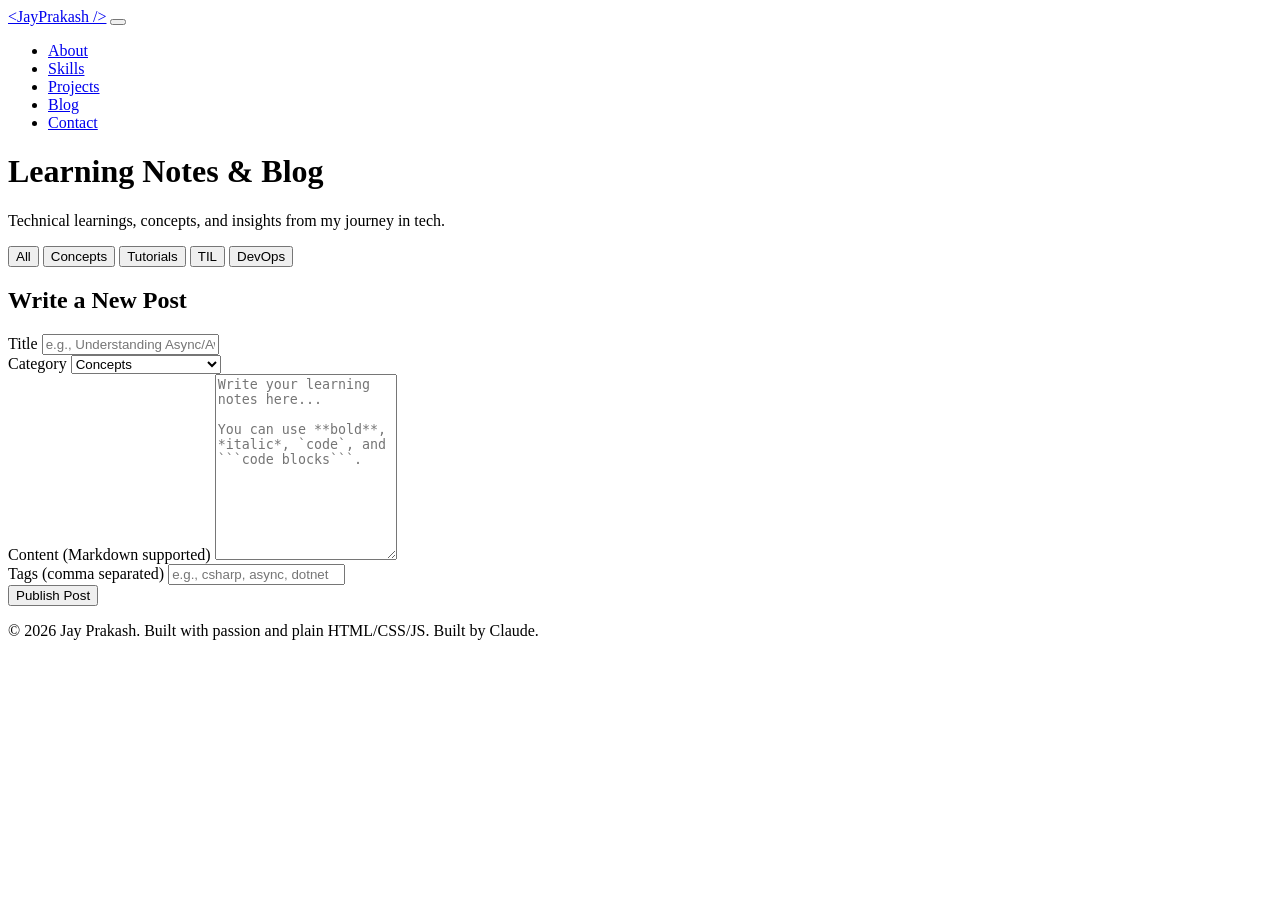
==== blog.html @ 1b01ed7b "Add files via upload" ====
<!DOCTYPE html>
<html lang="en">
<head>
    <meta charset="UTF-8">
    <meta name="viewport" content="width=device-width, initial-scale=1.0">
    <title>Blog — Learning Notes</title>
    <link rel="stylesheet" href="css/style.css">
    <link rel="preconnect" href="https://fonts.googleapis.com">
    <link rel="preconnect" href="https://fonts.gstatic.com" crossorigin>
    <link href="https://fonts.googleapis.com/css2?family=Inter:wght@300;400;500;600;700&family=JetBrains+Mono:wght@400;500&display=swap" rel="stylesheet">
</head>
<body>
    <!-- Navigation -->
    <nav class="navbar" id="navbar">
        <div class="container nav-container">
            <a href="index.html" class="nav-logo">&lt;JayPrakash /&gt;</a>
            <button class="nav-toggle" id="navToggle" aria-label="Toggle navigation">
                <span></span><span></span><span></span>
            </button>
            <ul class="nav-links" id="navLinks">
                <li><a href="index.html#about">About</a></li>
                <li><a href="index.html#skills">Skills</a></li>
                <li><a href="index.html#projects">Projects</a></li>
                <li><a href="blog.html" class="active">Blog</a></li>
                <li><a href="index.html#contact">Contact</a></li>
            </ul>
        </div>
    </nav>

    <!-- Blog Header -->
    <header class="blog-header">
        <div class="container">
            <h1>Learning Notes &amp; Blog</h1>
            <p>Technical learnings, concepts, and insights from my journey in tech.</p>
        </div>
    </header>

    <!-- Blog Filter -->
    <section class="blog-filter">
        <div class="container">
            <div class="filter-tags" id="filterTags">
                <button class="filter-btn active" data-filter="all">All</button>
                <button class="filter-btn" data-filter="concepts">Concepts</button>
                <button class="filter-btn" data-filter="tutorials">Tutorials</button>
                <button class="filter-btn" data-filter="til">TIL</button>
                <button class="filter-btn" data-filter="devops">DevOps</button>
            </div>
        </div>
    </section>

    <!-- Blog Posts -->
    <section class="section">
        <div class="container">
            <div class="blog-grid" id="blogGrid">
                <!-- Posts are loaded from JS -->
            </div>
            <div class="blog-empty" id="blogEmpty" style="display:none;">
                <p>No posts found for this category.</p>
            </div>
        </div>
    </section>

    <!-- New Post Section (for writing new posts via the UI) -->
    <section class="section section-alt" id="newPost">
        <div class="container">
            <h2 class="section-title">Write a New Post</h2>
            <form class="post-form" id="postForm">
                <div class="form-group">
                    <label for="postTitle">Title</label>
                    <input type="text" id="postTitle" required maxlength="200" placeholder="e.g., Understanding Async/Await in C#">
                </div>
                <div class="form-group">
                    <label for="postCategory">Category</label>
                    <select id="postCategory" required>
                        <option value="concepts">Concepts</option>
                        <option value="tutorials">Tutorials</option>
                        <option value="til">TIL (Today I Learned)</option>
                        <option value="devops">DevOps</option>
                    </select>
                </div>
                <div class="form-group">
                    <label for="postContent">Content (Markdown supported)</label>
                    <textarea id="postContent" rows="12" required placeholder="Write your learning notes here...&#10;&#10;You can use **bold**, *italic*, `code`, and ```code blocks```."></textarea>
                </div>
                <div class="form-group">
                    <label for="postTags">Tags (comma separated)</label>
                    <input type="text" id="postTags" placeholder="e.g., csharp, async, dotnet" maxlength="500">
                </div>
                <button type="submit" class="btn btn-primary">Publish Post</button>
            </form>
        </div>
    </section>

    <!-- Footer -->
    <footer class="footer">
        <div class="container">
            <p>&copy; 2026 Jay Prakash. Built with passion and plain HTML/CSS/JS. Built by Claude.</p>
        </div>
    </footer>

    <script src="js/main.js"></script>
</body>
</html>
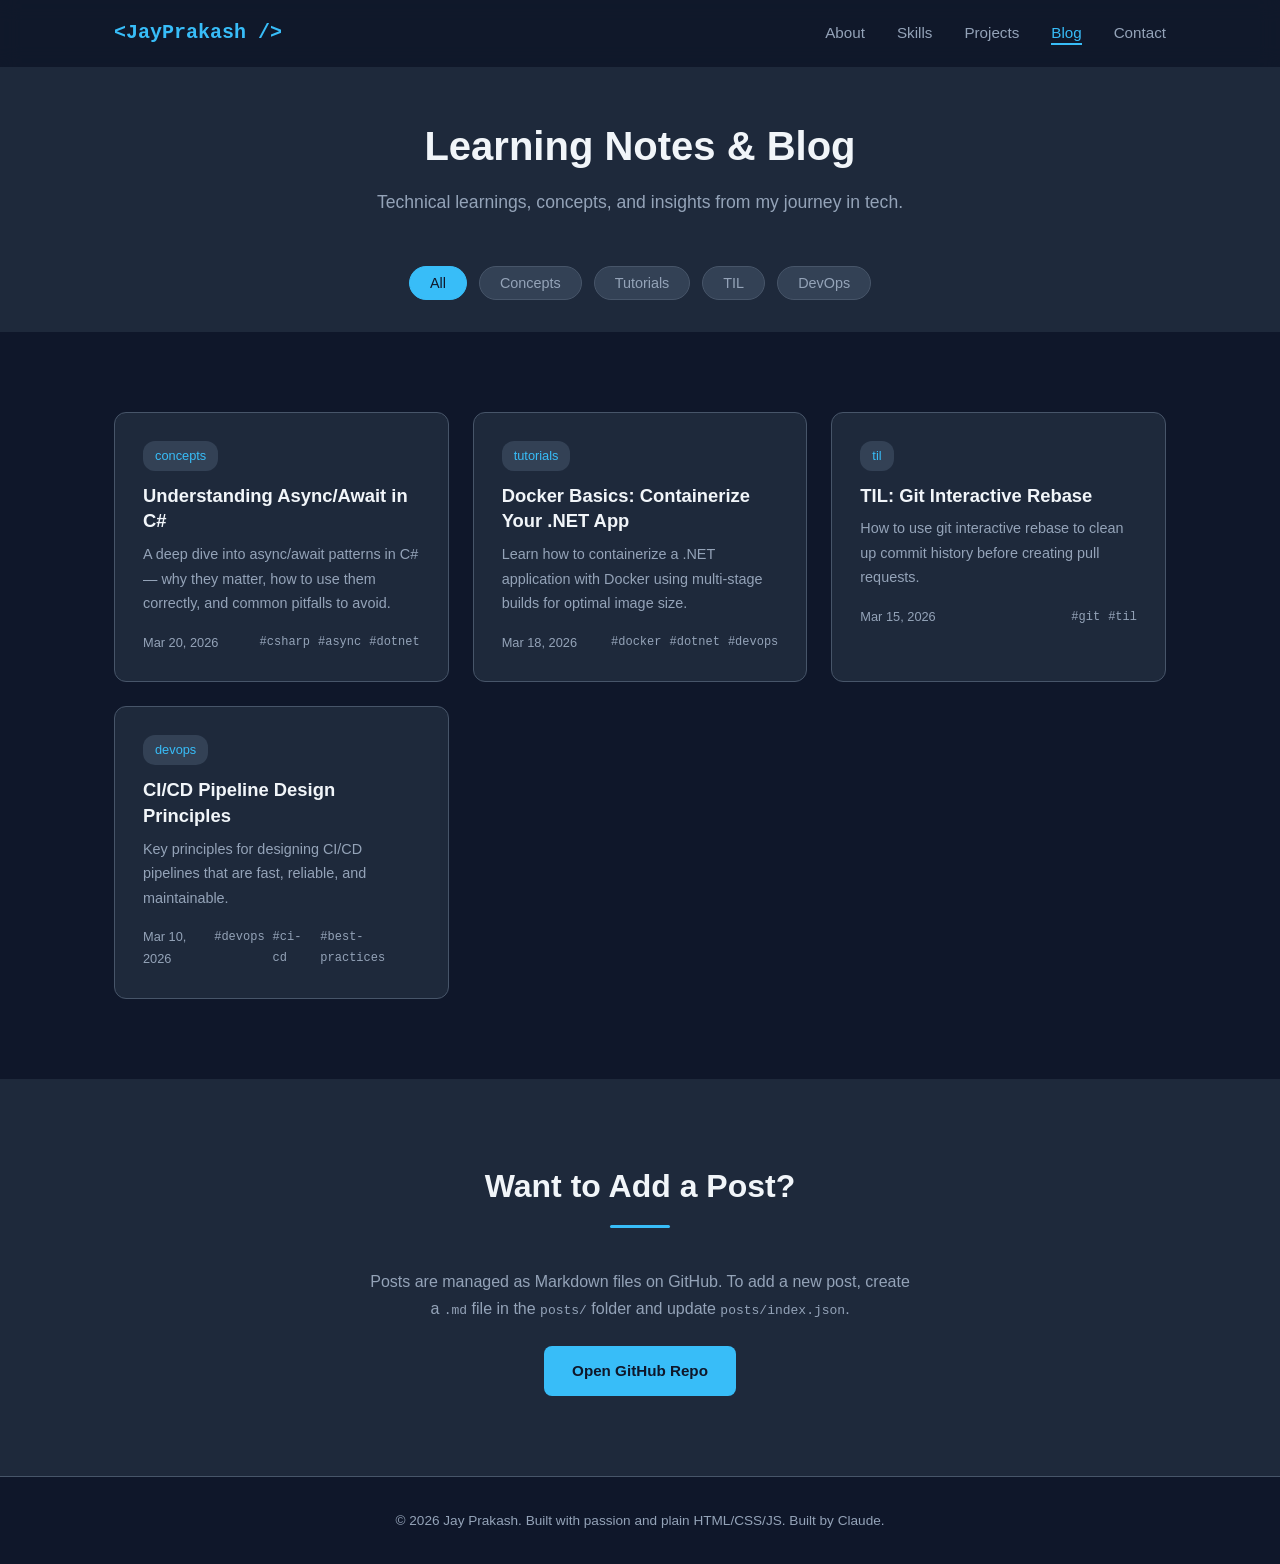
==== commit 98b3826c: "Add instructions for adding blog posts Updated blog.html to include instructions for adding posts an" ====
--- a/blog.html
+++ b/blog.html
@@ -60,34 +60,18 @@
         </div>
     </section>
 
-    <!-- New Post Section (for writing new posts via the UI) -->
+    <!-- How to Add Posts -->
     <section class="section section-alt" id="newPost">
-        <div class="container">
-            <h2 class="section-title">Write a New Post</h2>
-            <form class="post-form" id="postForm">
-                <div class="form-group">
-                    <label for="postTitle">Title</label>
-                    <input type="text" id="postTitle" required maxlength="200" placeholder="e.g., Understanding Async/Await in C#">
-                </div>
-                <div class="form-group">
-                    <label for="postCategory">Category</label>
-                    <select id="postCategory" required>
-                        <option value="concepts">Concepts</option>
-                        <option value="tutorials">Tutorials</option>
-                        <option value="til">TIL (Today I Learned)</option>
-                        <option value="devops">DevOps</option>
-                    </select>
-                </div>
-                <div class="form-group">
-                    <label for="postContent">Content (Markdown supported)</label>
-                    <textarea id="postContent" rows="12" required placeholder="Write your learning notes here...&#10;&#10;You can use **bold**, *italic*, `code`, and ```code blocks```."></textarea>
-                </div>
-                <div class="form-group">
-                    <label for="postTags">Tags (comma separated)</label>
-                    <input type="text" id="postTags" placeholder="e.g., csharp, async, dotnet" maxlength="500">
-                </div>
-                <button type="submit" class="btn btn-primary">Publish Post</button>
-            </form>
+        <div class="container" style="text-align: center; max-width: 600px;">
+            <h2 class="section-title">Want to Add a Post?</h2>
+            <p style="color: #94a3b8; margin-bottom: 1.5rem;">
+                Posts are managed as Markdown files on GitHub. To add a new post,
+                create a <code>.md</code> file in the <code>posts/</code> folder and
+                update <code>posts/index.json</code>.
+            </p>
+            <a href="https://github.com/jpvaishnav" target="_blank" rel="noopener noreferrer" class="btn btn-primary">
+                Open GitHub Repo
+            </a>
         </div>
     </section>
 
--- a/css/style.css
+++ b/css/style.css
@@ -0,0 +1,951 @@
+/* ===== CSS Reset & Variables ===== */
+*,
+*::before,
+*::after {
+    margin: 0;
+    padding: 0;
+    box-sizing: border-box;
+}
+
+:root {
+    --color-bg: #0f172a;
+    --color-bg-alt: #1e293b;
+    --color-surface: #334155;
+    --color-primary: #38bdf8;
+    --color-primary-dark: #0ea5e9;
+    --color-accent: #a78bfa;
+    --color-text: #e2e8f0;
+    --color-text-muted: #94a3b8;
+    --color-text-heading: #f1f5f9;
+    --color-border: #475569;
+    --color-card-bg: #1e293b;
+    --color-code-bg: #0f172a;
+    --color-success: #34d399;
+    --font-sans: 'Inter', -apple-system, BlinkMacSystemFont, 'Segoe UI', sans-serif;
+    --font-mono: 'JetBrains Mono', 'Fira Code', monospace;
+    --shadow-sm: 0 1px 2px rgba(0, 0, 0, 0.3);
+    --shadow-md: 0 4px 6px -1px rgba(0, 0, 0, 0.3);
+    --shadow-lg: 0 10px 15px -3px rgba(0, 0, 0, 0.3);
+    --radius: 8px;
+    --radius-lg: 12px;
+    --transition: 0.3s ease;
+    --container-max: 1100px;
+}
+
+html {
+    scroll-behavior: smooth;
+}
+
+body {
+    font-family: var(--font-sans);
+    background-color: var(--color-bg);
+    color: var(--color-text);
+    line-height: 1.7;
+    -webkit-font-smoothing: antialiased;
+}
+
+a {
+    color: var(--color-primary);
+    text-decoration: none;
+    transition: color var(--transition);
+}
+
+a:hover {
+    color: var(--color-primary-dark);
+}
+
+img {
+    max-width: 100%;
+    display: block;
+}
+
+/* ===== Layout ===== */
+.container {
+    max-width: var(--container-max);
+    margin: 0 auto;
+    padding: 0 1.5rem;
+}
+
+.section {
+    padding: 5rem 0;
+}
+
+.section-alt {
+    background-color: var(--color-bg-alt);
+}
+
+.section-title {
+    font-size: 2rem;
+    font-weight: 700;
+    color: var(--color-text-heading);
+    margin-bottom: 2.5rem;
+    text-align: center;
+    position: relative;
+}
+
+.section-title::after {
+    content: '';
+    display: block;
+    width: 60px;
+    height: 3px;
+    background: var(--color-primary);
+    margin: 0.75rem auto 0;
+    border-radius: 2px;
+}
+
+.section-cta {
+    text-align: center;
+    margin-top: 2.5rem;
+}
+
+/* ===== Buttons ===== */
+.btn {
+    display: inline-block;
+    padding: 0.75rem 1.75rem;
+    border-radius: var(--radius);
+    font-weight: 600;
+    font-size: 0.95rem;
+    cursor: pointer;
+    transition: all var(--transition);
+    border: none;
+    font-family: var(--font-sans);
+}
+
+.btn-primary {
+    background: var(--color-primary);
+    color: var(--color-bg);
+}
+
+.btn-primary:hover {
+    background: var(--color-primary-dark);
+    color: var(--color-bg);
+    transform: translateY(-1px);
+    box-shadow: var(--shadow-md);
+}
+
+.btn-secondary {
+    background: transparent;
+    color: var(--color-primary);
+    border: 2px solid var(--color-primary);
+}
+
+.btn-secondary:hover {
+    background: var(--color-primary);
+    color: var(--color-bg);
+    transform: translateY(-1px);
+}
+
+/* ===== Navigation ===== */
+.navbar {
+    position: fixed;
+    top: 0;
+    left: 0;
+    right: 0;
+    background: rgba(15, 23, 42, 0.9);
+    backdrop-filter: blur(10px);
+    z-index: 1000;
+    padding: 1rem 0;
+    border-bottom: 1px solid transparent;
+    transition: border-color var(--transition), background var(--transition);
+}
+
+.navbar.scrolled {
+    border-bottom-color: var(--color-border);
+    background: rgba(15, 23, 42, 0.97);
+}
+
+.nav-container {
+    display: flex;
+    align-items: center;
+    justify-content: space-between;
+}
+
+.nav-logo {
+    font-family: var(--font-mono);
+    font-size: 1.25rem;
+    font-weight: 600;
+    color: var(--color-primary) !important;
+}
+
+.nav-links {
+    list-style: none;
+    display: flex;
+    gap: 2rem;
+}
+
+.nav-links a {
+    color: var(--color-text-muted);
+    font-weight: 500;
+    font-size: 0.95rem;
+    position: relative;
+}
+
+.nav-links a:hover,
+.nav-links a.active {
+    color: var(--color-primary);
+}
+
+.nav-links a::after {
+    content: '';
+    position: absolute;
+    bottom: -4px;
+    left: 0;
+    width: 0;
+    height: 2px;
+    background: var(--color-primary);
+    transition: width var(--transition);
+}
+
+.nav-links a:hover::after,
+.nav-links a.active::after {
+    width: 100%;
+}
+
+.nav-toggle {
+    display: none;
+    flex-direction: column;
+    gap: 5px;
+    background: none;
+    border: none;
+    cursor: pointer;
+    padding: 4px;
+}
+
+.nav-toggle span {
+    display: block;
+    width: 24px;
+    height: 2px;
+    background: var(--color-text);
+    border-radius: 2px;
+    transition: all var(--transition);
+}
+
+/* ===== Hero ===== */
+.hero {
+    min-height: 100vh;
+    display: flex;
+    align-items: center;
+    padding-top: 5rem;
+}
+
+.hero-content {
+    display: grid;
+    grid-template-columns: 1fr 1fr;
+    gap: 3rem;
+    align-items: center;
+}
+
+.hero-greeting {
+    font-size: 1.1rem;
+    color: var(--color-primary);
+    font-weight: 500;
+    margin-bottom: 0.5rem;
+}
+
+.hero-name {
+    font-size: 3.5rem;
+    font-weight: 700;
+    color: var(--color-text-heading);
+    line-height: 1.1;
+    margin-bottom: 0.5rem;
+}
+
+.hero-title {
+    font-size: 1.3rem;
+    color: var(--color-accent);
+    font-weight: 500;
+    margin-bottom: 1rem;
+}
+
+.hero-description {
+    color: var(--color-text-muted);
+    font-size: 1.05rem;
+    margin-bottom: 2rem;
+    max-width: 480px;
+}
+
+.hero-cta {
+    display: flex;
+    gap: 1rem;
+    flex-wrap: wrap;
+}
+
+.hero-image {
+    display: flex;
+    justify-content: center;
+}
+
+.profile-photo {
+    width: 320px;
+    height: 320px;
+    border-radius: 50%;
+    overflow: hidden;
+    border: 4px solid var(--color-primary);
+    box-shadow: 0 0 40px rgba(56, 189, 248, 0.15);
+    position: relative;
+    display: flex;
+    align-items: center;
+    justify-content: center;
+    background: var(--color-bg-alt);
+}
+
+.profile-photo img {
+    width: 100%;
+    height: 100%;
+    object-fit: cover;
+}
+
+.photo-placeholder {
+    display: none;
+    color: var(--color-text-muted);
+    font-size: 1.1rem;
+    font-weight: 500;
+}
+
+.profile-photo.placeholder .photo-placeholder {
+    display: block;
+}
+
+/* ===== About ===== */
+.about-content {
+    display: grid;
+    grid-template-columns: 2fr 1fr;
+    gap: 3rem;
+    align-items: start;
+}
+
+.about-text p {
+    margin-bottom: 1rem;
+    color: var(--color-text-muted);
+}
+
+.about-stats {
+    display: flex;
+    flex-direction: column;
+    gap: 1.25rem;
+}
+
+.stat-card {
+    background: var(--color-bg-alt);
+    padding: 1.25rem;
+    border-radius: var(--radius);
+    text-align: center;
+    border: 1px solid var(--color-border);
+}
+
+.stat-number {
+    display: block;
+    font-size: 1.75rem;
+    font-weight: 700;
+    color: var(--color-primary);
+}
+
+.stat-label {
+    font-size: 0.85rem;
+    color: var(--color-text-muted);
+}
+
+/* ===== Skills ===== */
+.skills-grid {
+    display: grid;
+    grid-template-columns: repeat(auto-fit, minmax(240px, 1fr));
+    gap: 1.5rem;
+}
+
+.skill-category {
+    background: var(--color-bg);
+    padding: 1.75rem;
+    border-radius: var(--radius-lg);
+    border: 1px solid var(--color-border);
+}
+
+.skill-category h3 {
+    font-size: 1.05rem;
+    color: var(--color-text-heading);
+    margin-bottom: 1rem;
+}
+
+.skill-tags {
+    display: flex;
+    flex-wrap: wrap;
+    gap: 0.5rem;
+}
+
+.skill-tag {
+    background: var(--color-surface);
+    color: var(--color-primary);
+    padding: 0.35rem 0.75rem;
+    border-radius: 20px;
+    font-size: 0.85rem;
+    font-weight: 500;
+}
+
+/* ===== Projects ===== */
+.projects-grid {
+    display: grid;
+    grid-template-columns: repeat(auto-fit, minmax(300px, 1fr));
+    gap: 1.5rem;
+}
+
+.project-card {
+    background: var(--color-card-bg);
+    border: 1px solid var(--color-border);
+    border-radius: var(--radius-lg);
+    padding: 1.75rem;
+    transition: transform var(--transition), box-shadow var(--transition);
+}
+
+.project-card:hover {
+    transform: translateY(-4px);
+    box-shadow: var(--shadow-lg);
+}
+
+.project-header {
+    display: flex;
+    justify-content: space-between;
+    align-items: center;
+    margin-bottom: 1rem;
+}
+
+.project-icon {
+    width: 40px;
+    height: 40px;
+    color: var(--color-primary);
+}
+
+.project-links {
+    display: flex;
+    gap: 0.75rem;
+}
+
+.project-link {
+    color: var(--color-text-muted);
+}
+
+.project-link:hover {
+    color: var(--color-primary);
+}
+
+.project-title {
+    font-size: 1.2rem;
+    font-weight: 600;
+    color: var(--color-text-heading);
+    margin-bottom: 0.75rem;
+}
+
+.project-description {
+    color: var(--color-text-muted);
+    font-size: 0.95rem;
+    margin-bottom: 1.25rem;
+}
+
+.project-tags {
+    display: flex;
+    gap: 0.5rem;
+    flex-wrap: wrap;
+}
+
+.project-tags span {
+    font-family: var(--font-mono);
+    font-size: 0.8rem;
+    color: var(--color-text-muted);
+}
+
+/* ===== Certifications ===== */
+.certs-grid {
+    display: grid;
+    grid-template-columns: repeat(auto-fit, minmax(250px, 1fr));
+    gap: 1.5rem;
+}
+
+.cert-card {
+    background: var(--color-bg);
+    border: 1px solid var(--color-border);
+    border-radius: var(--radius-lg);
+    padding: 2rem;
+    text-align: center;
+    transition: transform var(--transition);
+}
+
+.cert-card:hover {
+    transform: translateY(-2px);
+}
+
+.cert-icon {
+    font-size: 2.5rem;
+    margin-bottom: 0.75rem;
+}
+
+.cert-card h3 {
+    font-size: 1.05rem;
+    color: var(--color-text-heading);
+    margin-bottom: 0.25rem;
+}
+
+.cert-card p {
+    color: var(--color-text-muted);
+    font-size: 0.9rem;
+}
+
+/* ===== Blog ===== */
+.blog-header {
+    background: var(--color-bg-alt);
+    padding: 7rem 0 3rem;
+    text-align: center;
+}
+
+.blog-header h1 {
+    font-size: 2.5rem;
+    color: var(--color-text-heading);
+    margin-bottom: 0.5rem;
+}
+
+.blog-header p {
+    color: var(--color-text-muted);
+    font-size: 1.1rem;
+}
+
+.blog-filter {
+    background: var(--color-bg-alt);
+    padding: 0 0 2rem;
+}
+
+.filter-tags {
+    display: flex;
+    gap: 0.75rem;
+    flex-wrap: wrap;
+    justify-content: center;
+}
+
+.filter-btn {
+    background: var(--color-surface);
+    color: var(--color-text-muted);
+    border: 1px solid var(--color-border);
+    padding: 0.5rem 1.25rem;
+    border-radius: 20px;
+    font-size: 0.9rem;
+    cursor: pointer;
+    font-family: var(--font-sans);
+    transition: all var(--transition);
+}
+
+.filter-btn:hover,
+.filter-btn.active {
+    background: var(--color-primary);
+    color: var(--color-bg);
+    border-color: var(--color-primary);
+}
+
+.blog-grid,
+.blog-preview-grid {
+    display: grid;
+    grid-template-columns: repeat(auto-fill, minmax(320px, 1fr));
+    gap: 1.5rem;
+}
+
+.blog-card {
+    background: var(--color-card-bg);
+    border: 1px solid var(--color-border);
+    border-radius: var(--radius-lg);
+    padding: 1.75rem;
+    cursor: pointer;
+    transition: transform var(--transition), box-shadow var(--transition);
+}
+
+.blog-card:hover {
+    transform: translateY(-3px);
+    box-shadow: var(--shadow-lg);
+}
+
+.blog-card-category {
+    display: inline-block;
+    background: var(--color-surface);
+    color: var(--color-primary);
+    padding: 0.25rem 0.75rem;
+    border-radius: 12px;
+    font-size: 0.8rem;
+    font-weight: 500;
+    margin-bottom: 0.75rem;
+}
+
+.blog-card-title {
+    font-size: 1.15rem;
+    font-weight: 600;
+    color: var(--color-text-heading);
+    margin-bottom: 0.5rem;
+    line-height: 1.4;
+}
+
+.blog-card-excerpt {
+    color: var(--color-text-muted);
+    font-size: 0.9rem;
+    margin-bottom: 1rem;
+    display: -webkit-box;
+    -webkit-line-clamp: 3;
+    -webkit-box-orient: vertical;
+    overflow: hidden;
+}
+
+.blog-card-meta {
+    display: flex;
+    justify-content: space-between;
+    align-items: center;
+    font-size: 0.8rem;
+    color: var(--color-text-muted);
+}
+
+.blog-card-tags {
+    display: flex;
+    gap: 0.5rem;
+}
+
+.blog-card-tags span {
+    font-family: var(--font-mono);
+    font-size: 0.75rem;
+}
+
+.blog-empty {
+    text-align: center;
+    padding: 3rem;
+    color: var(--color-text-muted);
+}
+
+/* ===== Blog Post Detail (Modal) ===== */
+.post-modal-overlay {
+    position: fixed;
+    inset: 0;
+    background: rgba(0, 0, 0, 0.7);
+    z-index: 2000;
+    display: flex;
+    align-items: flex-start;
+    justify-content: center;
+    overflow-y: auto;
+    padding: 5rem 1rem 2rem;
+    opacity: 0;
+    transition: opacity var(--transition);
+}
+
+.post-modal-overlay.visible {
+    opacity: 1;
+}
+
+.post-modal {
+    background: var(--color-bg);
+    border: 1px solid var(--color-border);
+    border-radius: var(--radius-lg);
+    max-width: 800px;
+    width: 100%;
+    padding: 2.5rem;
+    position: relative;
+    transform: translateY(20px);
+    transition: transform var(--transition);
+}
+
+.post-modal-overlay.visible .post-modal {
+    transform: translateY(0);
+}
+
+.post-modal-close {
+    position: absolute;
+    top: 1rem;
+    right: 1rem;
+    background: none;
+    border: none;
+    color: var(--color-text-muted);
+    font-size: 1.5rem;
+    cursor: pointer;
+    padding: 0.5rem;
+    line-height: 1;
+}
+
+.post-modal-close:hover {
+    color: var(--color-text);
+}
+
+.post-modal h1 {
+    font-size: 1.75rem;
+    color: var(--color-text-heading);
+    margin-bottom: 0.5rem;
+}
+
+.post-modal-meta {
+    color: var(--color-text-muted);
+    font-size: 0.9rem;
+    margin-bottom: 2rem;
+    padding-bottom: 1rem;
+    border-bottom: 1px solid var(--color-border);
+}
+
+.post-modal-body {
+    color: var(--color-text);
+    line-height: 1.8;
+}
+
+.post-modal-body p {
+    margin-bottom: 1rem;
+}
+
+.post-modal-body code {
+    font-family: var(--font-mono);
+    background: var(--color-code-bg);
+    padding: 0.15rem 0.4rem;
+    border-radius: 4px;
+    font-size: 0.9em;
+    color: var(--color-primary);
+}
+
+.post-modal-body pre {
+    background: var(--color-code-bg);
+    border: 1px solid var(--color-border);
+    border-radius: var(--radius);
+    padding: 1.25rem;
+    overflow-x: auto;
+    margin-bottom: 1rem;
+}
+
+.post-modal-body pre code {
+    background: none;
+    padding: 0;
+    color: var(--color-text);
+}
+
+.post-modal-body h2 {
+    font-size: 1.3rem;
+    color: var(--color-text-heading);
+    margin: 1.5rem 0 0.75rem;
+}
+
+.post-modal-body ul,
+.post-modal-body ol {
+    margin-bottom: 1rem;
+    padding-left: 1.5rem;
+}
+
+.post-modal-body li {
+    margin-bottom: 0.35rem;
+}
+
+.post-modal-body strong {
+    color: var(--color-text-heading);
+}
+
+.post-modal-body em {
+    color: var(--color-accent);
+}
+
+/* ===== Post Form ===== */
+.post-form {
+    max-width: 700px;
+    margin: 0 auto;
+}
+
+.form-group {
+    margin-bottom: 1.5rem;
+}
+
+.form-group label {
+    display: block;
+    font-weight: 500;
+    color: var(--color-text-heading);
+    margin-bottom: 0.5rem;
+}
+
+.form-group input,
+.form-group textarea,
+.form-group select {
+    width: 100%;
+    padding: 0.75rem 1rem;
+    background: var(--color-bg);
+    border: 1px solid var(--color-border);
+    border-radius: var(--radius);
+    color: var(--color-text);
+    font-family: var(--font-sans);
+    font-size: 0.95rem;
+    transition: border-color var(--transition);
+}
+
+.form-group textarea {
+    font-family: var(--font-mono);
+    resize: vertical;
+}
+
+.form-group input:focus,
+.form-group textarea:focus,
+.form-group select:focus {
+    outline: none;
+    border-color: var(--color-primary);
+}
+
+/* ===== Contact ===== */
+.contact-content {
+    text-align: center;
+    max-width: 600px;
+    margin: 0 auto;
+}
+
+.contact-description {
+    color: var(--color-text-muted);
+    font-size: 1.05rem;
+    margin-bottom: 2rem;
+}
+
+.contact-links {
+    display: flex;
+    flex-direction: column;
+    gap: 1rem;
+    align-items: center;
+}
+
+.contact-link {
+    display: flex;
+    align-items: center;
+    gap: 0.75rem;
+    color: var(--color-text-muted);
+    font-size: 1rem;
+    padding: 0.75rem 1.5rem;
+    border-radius: var(--radius);
+    border: 1px solid var(--color-border);
+    transition: all var(--transition);
+    min-width: 280px;
+    justify-content: center;
+}
+
+.contact-link:hover {
+    color: var(--color-primary);
+    border-color: var(--color-primary);
+    background: rgba(56, 189, 248, 0.05);
+}
+
+/* ===== Footer ===== */
+.footer {
+    padding: 2rem 0;
+    text-align: center;
+    color: var(--color-text-muted);
+    font-size: 0.85rem;
+    border-top: 1px solid var(--color-border);
+}
+
+/* ===== Toast Notification ===== */
+.toast {
+    position: fixed;
+    bottom: 2rem;
+    right: 2rem;
+    background: var(--color-success);
+    color: var(--color-bg);
+    padding: 0.75rem 1.5rem;
+    border-radius: var(--radius);
+    font-weight: 500;
+    box-shadow: var(--shadow-lg);
+    transform: translateY(100px);
+    opacity: 0;
+    transition: all var(--transition);
+    z-index: 3000;
+}
+
+.toast.visible {
+    transform: translateY(0);
+    opacity: 1;
+}
+
+/* ===== Responsive ===== */
+@media (max-width: 768px) {
+    .nav-toggle {
+        display: flex;
+    }
+
+    .nav-links {
+        position: fixed;
+        top: 0;
+        right: -100%;
+        width: 70%;
+        max-width: 300px;
+        height: 100vh;
+        background: var(--color-bg-alt);
+        flex-direction: column;
+        padding: 5rem 2rem 2rem;
+        gap: 1.5rem;
+        transition: right var(--transition);
+        border-left: 1px solid var(--color-border);
+    }
+
+    .nav-links.open {
+        right: 0;
+    }
+
+    .hero-content {
+        grid-template-columns: 1fr;
+        text-align: center;
+    }
+
+    .hero-text {
+        order: 2;
+    }
+
+    .hero-image {
+        order: 1;
+    }
+
+    .hero-name {
+        font-size: 2.5rem;
+    }
+
+    .hero-description {
+        max-width: 100%;
+    }
+
+    .hero-cta {
+        justify-content: center;
+    }
+
+    .profile-photo {
+        width: 220px;
+        height: 220px;
+    }
+
+    .about-content {
+        grid-template-columns: 1fr;
+    }
+
+    .about-stats {
+        flex-direction: row;
+        justify-content: center;
+        flex-wrap: wrap;
+    }
+
+    .stat-card {
+        flex: 1;
+        min-width: 120px;
+    }
+
+    .blog-grid,
+    .blog-preview-grid {
+        grid-template-columns: 1fr;
+    }
+
+    .post-modal {
+        padding: 1.5rem;
+    }
+
+    .section {
+        padding: 3rem 0;
+    }
+}
+
+@media (max-width: 480px) {
+    .hero-name {
+        font-size: 2rem;
+    }
+
+    .section-title {
+        font-size: 1.5rem;
+    }
+
+    .projects-grid {
+        grid-template-columns: 1fr;
+    }
+
+    .contact-link {
+        min-width: auto;
+        width: 100%;
+    }
+}
